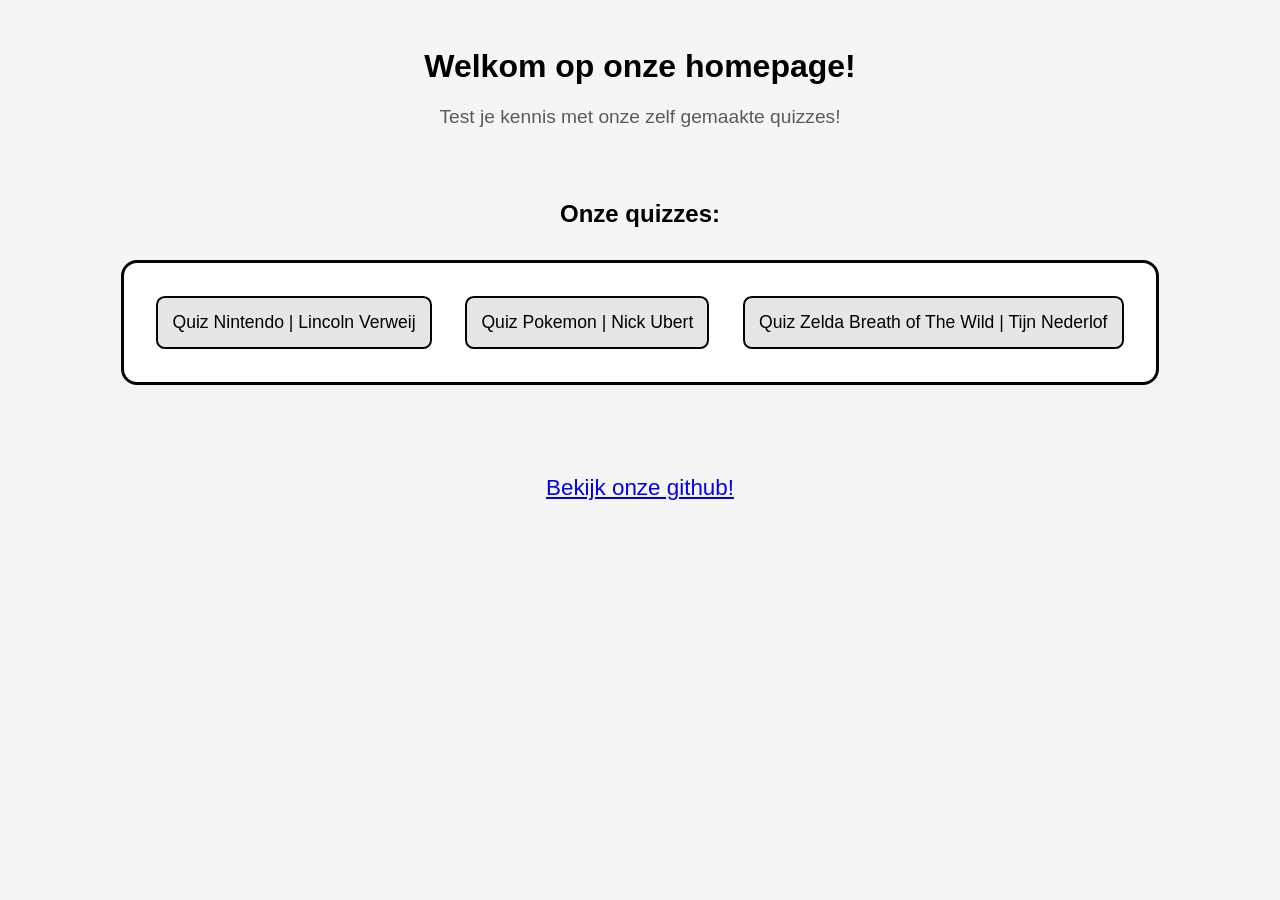
==== index.html @ cca592ed "Fixes/ui aangepast" ====
<!DOCTYPE html>
<html lang="en">
<head>
    <meta charset="UTF-8">
    <meta name="viewport" content="width=device-width, initial-scale=1.0">
    <link rel="stylesheet" href="/css/style.css">
    <title>Homepage</title>
</head>
<body>
    <div class="intro">
        <h1 class="title">Welkom op onze homepage!</h1>
        <p>Test je kennis met onze zelf gemaakte quizzes!</p>
    </div>

    <h2 class="quiz-title">Onze quizzes:</h2>

    <div class="quiz-buttons">
        <button class="quiz-L">Quiz Nintendo | Lincoln Verweij</button>
        <button class="quiz-N">Quiz Pokemon | Nick Ubert</button> 
        <button class="quiz-T">Quiz Zelda Breath of The Wild | Tijn Nederlof</button> 
    </div>

    <div class="github-container">
        <a target="_blank" href="https://github.com/lincolnVerweij/quiz-lincoln-nick">Bekijk onze github!</a>
    </div>

    <script src="/script.js"></script>
</body>
</html>
---- css/style.css ----
body {
    font-family: Arial, "Helvetica Neue", Helvetica, sans-serif;
    background-color: rgb(245, 245, 245);
}

p {
    text-align: center;
    font-size: 1.2em;
    color: rgb(90, 90, 90);
}

.title {
    margin-top: 1.5em;
    text-align: center;
    font-size: 2em;
}

.quiz-title {
    text-align: center;
    margin-top: 3em;
}

.quiz-buttons {
    margin: 2em auto;
    padding: 1.5em;
    width: fit-content; 
    
    display: flex;
    flex-direction: row;
    align-items: center; 
    gap: 1em; 

    border: 0.2em solid rgb(4, 4, 4);
    border-radius: 1em;
    background-color: white;
}

.quiz-buttons button {
    margin: 0.5em;
    padding: 0.8em;
    font-size: 1.1em;
    border-radius: 0.5em;
    border: 0.15em solid rgb(4, 4, 4);
    background-color: rgb(230, 230, 230);
}
  
.quiz-buttons button:hover {
    padding: 0.9em;
    cursor: pointer;
    background-color: rgb(210, 210, 210);
}

.github {
    width: 3em;
    height: 3em;

    border-style: solid;
    border-width: 0.2em;
    border-color: gray;
    border-radius: 1em;
}

.github-container {
    font-size: 1.4em;
    text-align: center;
    margin-top: 4em;
}

.quiz-L {
    margin: 0.5em;
    padding: 0.5em;
    font-size: 1.3em;
}

.quiz-N {
    margin: 0.5em;
    padding: 0.5em;
    font-size: 1.3em;
}

.quiz-T {
    margin: 0.5em;
    padding: 0.5em;
    font-size: 1.3em;
}

.quiz-T:hover, .quiz-N:hover, .quiz-L:hover {
    padding: 0.6em;
    cursor: pointer;    
}
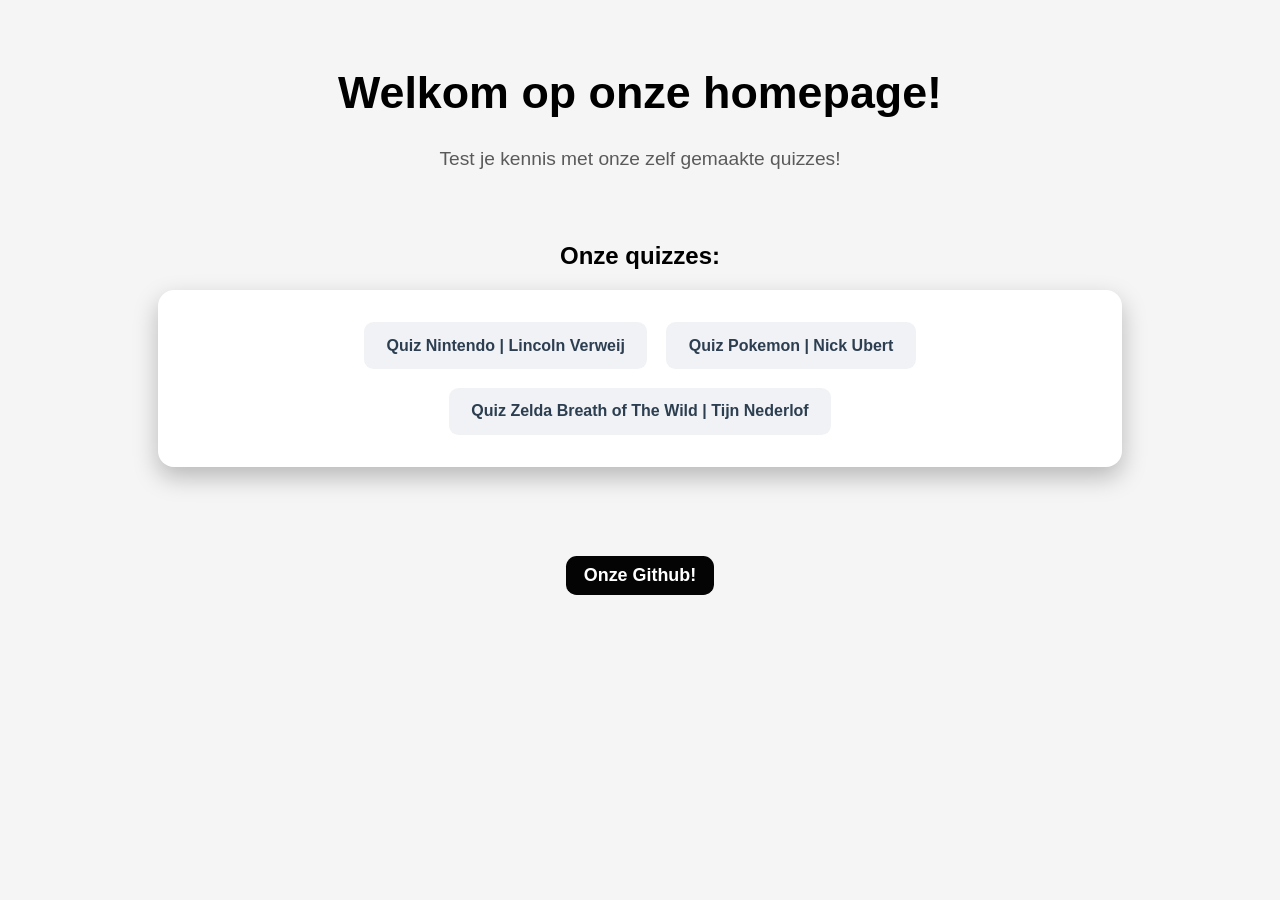
==== commit 9d97b1d9: "Quiz logica afgerond en homepage UI renewed" ====
--- a/index.html
+++ b/index.html
@@ -1,5 +1,5 @@
 <!DOCTYPE html>
-<html lang="en">
+<html lang="nl">
 <head>
     <meta charset="UTF-8">
     <meta name="viewport" content="width=device-width, initial-scale=1.0">
@@ -21,7 +21,7 @@
     </div>
 
     <div class="github-container">
-        <a target="_blank" href="https://github.com/lincolnVerweij/quiz-lincoln-nick">Bekijk onze github!</a>
+        <button class="github">Onze Github!</button>
     </div>
 
     <script src="/script.js"></script>
--- a/css/style.css
+++ b/css/style.css
@@ -12,7 +12,7 @@
 .title {
     margin-top: 1.5em;
     text-align: center;
-    font-size: 2em;
+    font-size: 2.8em;
 }
 
 .quiz-title {
@@ -21,70 +21,68 @@
 }
 
 .quiz-buttons {
-    margin: 2em auto;
-    padding: 1.5em;
-    width: fit-content; 
-    
     display: flex;
-    flex-direction: row;
-    align-items: center; 
-    gap: 1em; 
-
-    border: 0.2em solid rgb(4, 4, 4);
+    flex-wrap: wrap;
+    justify-content: center;
+    gap: 1.2em;
+    background-color: #ffffff;
+    padding: 2em;
     border-radius: 1em;
-    background-color: white;
+    box-shadow: 0 10px 25px rgba(0, 0, 0, 0.25);
+    max-width: 900px;
+    width: 100%;
+    margin: 0 auto;
 }
 
 .quiz-buttons button {
-    margin: 0.5em;
-    padding: 0.8em;
-    font-size: 1.1em;
-    border-radius: 0.5em;
-    border: 0.15em solid rgb(4, 4, 4);
-    background-color: rgb(230, 230, 230);
+    padding: 0.9em 1.4em;
+    font-size: 1em;
+    font-weight: 600;
+    border: none;
+    border-radius: 0.6em;
+    background-color: #f0f2f5;
+    color: #2c3e50;
+    cursor: pointer;
 }
-  
+
 .quiz-buttons button:hover {
-    padding: 0.9em;
-    cursor: pointer;
-    background-color: rgb(210, 210, 210);
+    transform: translateY(-3px);
+    box-shadow: 0 5px 15px rgba(0, 0, 0, 0.25);
+}
+
+.quiz-L:hover {
+    background-color: #e60012;
+    color: #ffffff;
+}
+
+.quiz-N:hover {
+    background-color: #ffcb05;
+    color: #ffffff;
+}
+
+.quiz-T:hover {
+    background-color: #00a0b0;
+    color: #ffffff;
 }
 
 .github {
-    width: 3em;
-    height: 3em;
+    padding: 0.5em 1em;
+    font-size: 0.8em;
+    font-weight: 600;
+    border: none;
+    border-radius: 0.6em;
+    background-color: #040404;
+    color: white;
+    cursor: pointer;
+}
 
-    border-style: solid;
-    border-width: 0.2em;
-    border-color: gray;
-    border-radius: 1em;
+.github:hover {
+    transform: translateY(-3px);
+    box-shadow: 0 5px 15px rgba(0, 0, 0, 0.25);
 }
 
 .github-container {
     font-size: 1.4em;
     text-align: center;
     margin-top: 4em;
-}
-
-.quiz-L {
-    margin: 0.5em;
-    padding: 0.5em;
-    font-size: 1.3em;
-}
-
-.quiz-N {
-    margin: 0.5em;
-    padding: 0.5em;
-    font-size: 1.3em;
-}
-
-.quiz-T {
-    margin: 0.5em;
-    padding: 0.5em;
-    font-size: 1.3em;
-}
-
-.quiz-T:hover, .quiz-N:hover, .quiz-L:hover {
-    padding: 0.6em;
-    cursor: pointer;    
 }
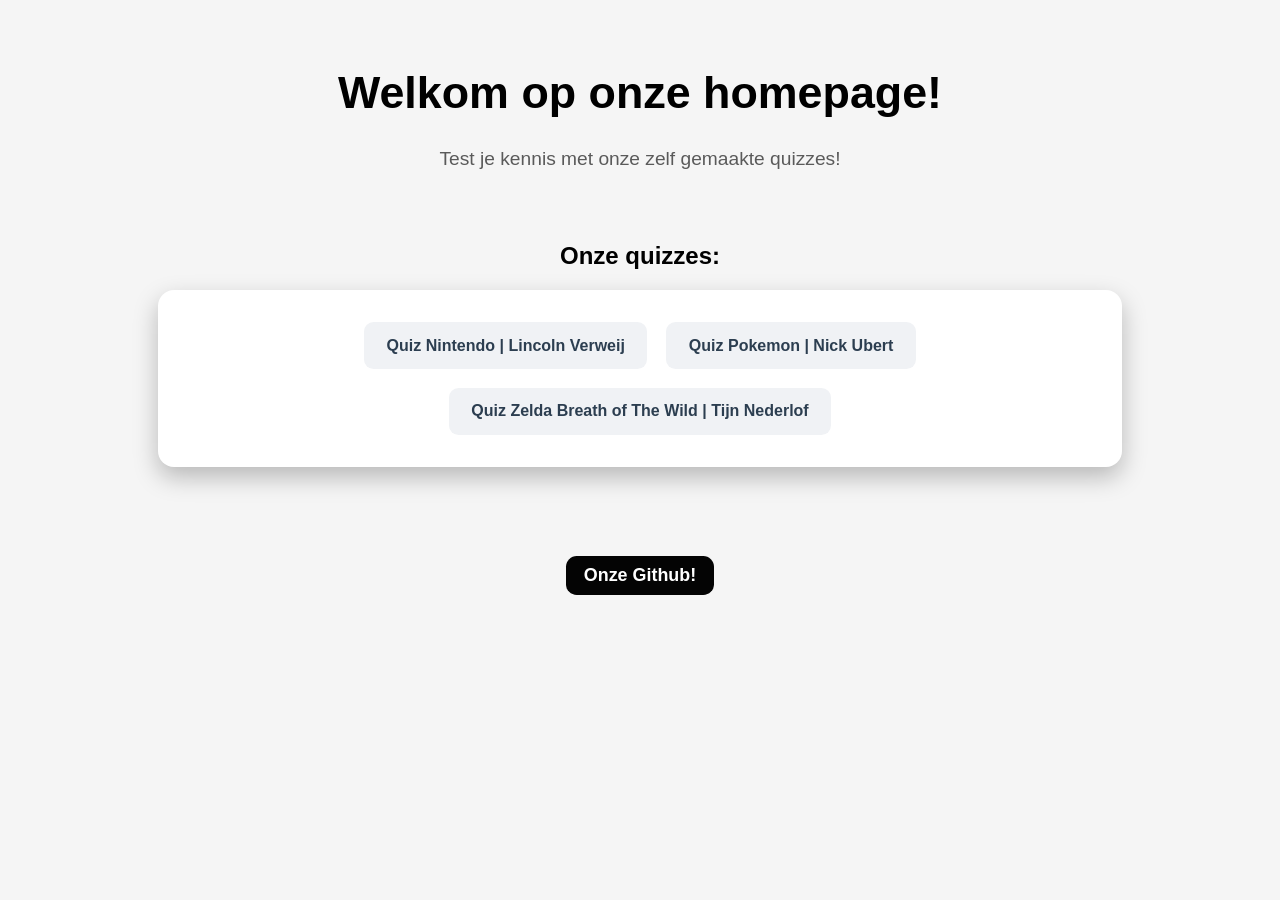
==== commit ce055ea7: "Easter eggs en logica" ====
--- a/index.html
+++ b/index.html
@@ -8,7 +8,9 @@
 </head>
 <body>
     <div class="intro">
-        <h1 class="title">Welkom op onze homepage!</h1>
+        <h1 class="title"> 
+            <span class="welkomTxt">Welkom</span> op onze homepage!
+        </h1>
         <p>Test je kennis met onze zelf gemaakte quizzes!</p>
     </div>
 
--- a/css/style.css
+++ b/css/style.css
@@ -7,6 +7,21 @@
     text-align: center;
     font-size: 1.2em;
     color: rgb(90, 90, 90);
+}
+
+.welkomTxt {
+    margin-top: 1.2em;
+    text-align: center;
+    font-size: 1em;
+
+    cursor: default;
+
+    transition: all 0.2s ease;
+}
+
+.welkomTxt:hover {
+    color: rgb(234, 150, 6);
+    font-size: 1.1em;
 }
 
 .title {
@@ -43,25 +58,26 @@
     background-color: #f0f2f5;
     color: #2c3e50;
     cursor: pointer;
+    transition: all 0.35s ease;
 }
 
 .quiz-buttons button:hover {
-    transform: translateY(-3px);
+    transform: translateY(-2px);
     box-shadow: 0 5px 15px rgba(0, 0, 0, 0.25);
 }
 
 .quiz-L:hover {
-    background-color: #e60012;
+    background-color: #4f9dbf;
     color: #ffffff;
 }
 
 .quiz-N:hover {
-    background-color: #ffcb05;
+    background-color: #ffb405;
     color: #ffffff;
 }
 
 .quiz-T:hover {
-    background-color: #00a0b0;
+    background-color: #6100b0;
     color: #ffffff;
 }
 
@@ -74,11 +90,13 @@
     background-color: #040404;
     color: white;
     cursor: pointer;
+    transition: all 0.35s ease;
 }
 
 .github:hover {
+    box-shadow: 0 5px 15px rgba(0, 0, 0, 0.25);
+    text-decoration: underline;
     transform: translateY(-3px);
-    box-shadow: 0 5px 15px rgba(0, 0, 0, 0.25);
 }
 
 .github-container {
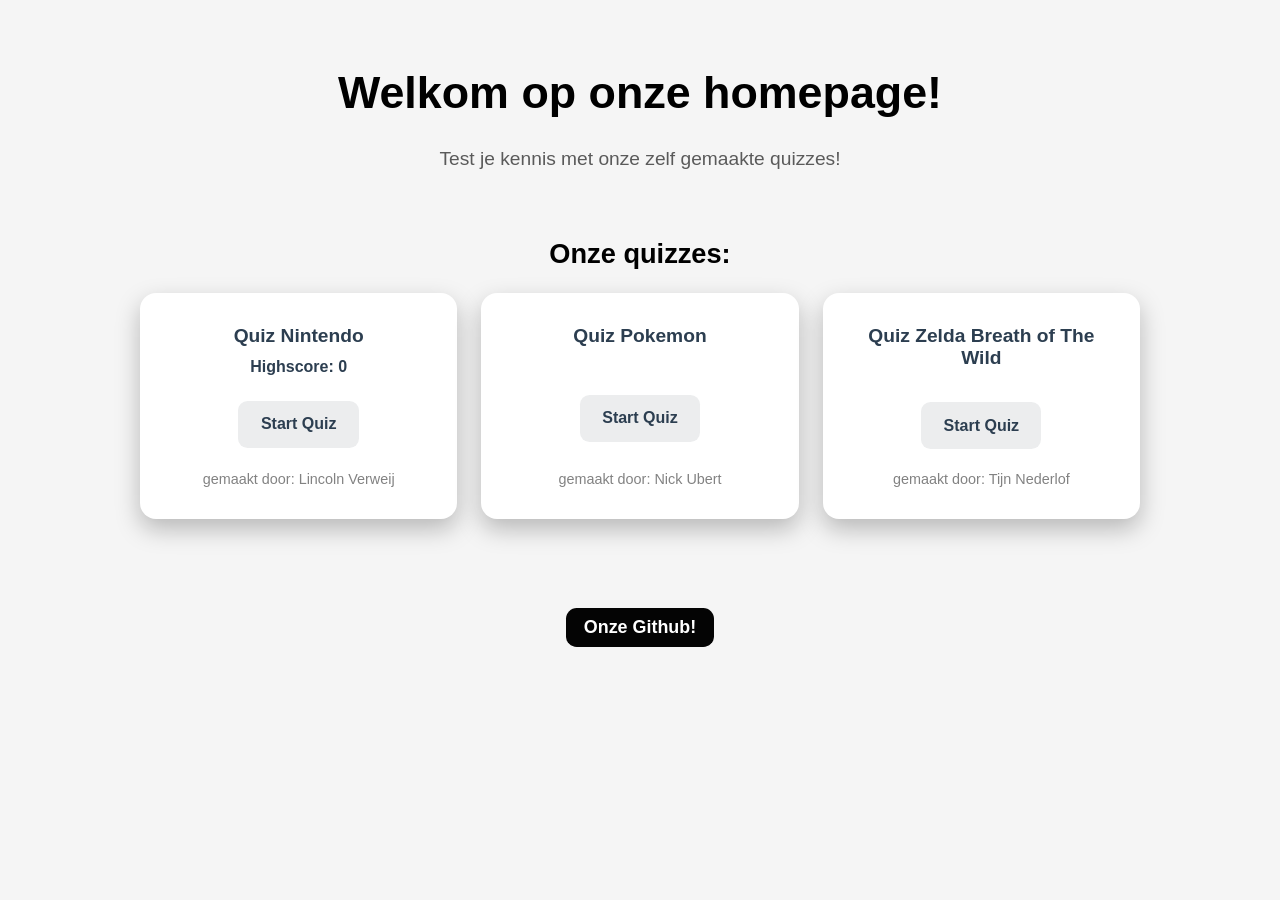
==== commit b2e0122a: "style: Homepage structuur veranderd" ====
--- a/index.html
+++ b/index.html
@@ -16,10 +16,27 @@
 
     <h2 class="quiz-title">Onze quizzes:</h2>
 
-    <div class="quiz-buttons">
-        <button class="quiz-L">Quiz Nintendo | Lincoln Verweij</button>
-        <button class="quiz-N">Quiz Pokemon | Nick Ubert</button> 
-        <button class="quiz-T">Quiz Zelda Breath of The Wild | Tijn Nederlof</button> 
+    <div class="quiz-cards-container">
+        <div class="quiz-card">
+            <h3 class="card-title">Quiz Nintendo</h3>
+            <p id="lincolnHighScore" class="card-highscore">Highscore: 0</p>
+            <button class="quiz-L">Start Quiz</button>
+            <p class="quiz-author">gemaakt door: Lincoln Verweij</p>
+        </div>
+        
+        <div class="quiz-card">
+            <h3 class="card-title">Quiz Pokemon</h3>
+            <p class="card-highscore"></p>
+            <button class="quiz-N">Start Quiz</button>
+            <p class="quiz-author">gemaakt door: Nick Ubert</p>
+        </div> 
+        
+        <div class="quiz-card">
+            <h3 class="card-title">Quiz Zelda Breath of The Wild</h3>
+            <p class="card-highscore"></p>
+            <button class="quiz-T">Start Quiz</button>
+            <p class="quiz-author">gemaakt door: Tijn Nederlof</p>
+        </div> 
     </div>
 
     <div class="github-container">
--- a/css/style.css
+++ b/css/style.css
@@ -13,56 +13,85 @@
     margin-top: 1.2em;
     text-align: center;
     font-size: 1em;
-
     cursor: default;
-
     transition: all 0.2s ease;
 }
 
 .welkomTxt:hover {
     color: rgb(234, 150, 6);
-    font-size: 1.1em;
 }
 
 .title {
     margin-top: 1.5em;
     text-align: center;
     font-size: 2.8em;
+    cursor:text;
 }
 
 .quiz-title {
+    font-size: 1.7em;
     text-align: center;
-    margin-top: 3em;
+    margin-top: 2.5em;
 }
 
-.quiz-buttons {
+.quiz-cards-container {
     display: flex;
-    flex-wrap: wrap;
     justify-content: center;
-    gap: 1.2em;
+    gap: 1.5em;
+    max-width: 1000px;
+    width: 100%;
+    margin: 0 auto;
+    padding: 0 1em;
+}
+
+.quiz-card {
+    flex: 1;
     background-color: #ffffff;
-    padding: 2em;
     border-radius: 1em;
     box-shadow: 0 10px 25px rgba(0, 0, 0, 0.25);
-    max-width: 900px;
-    width: 100%;
-    margin: 0 auto;
+    padding: 2em 1.5em;
+    display: flex;
+    flex-direction: column;
+    justify-content: space-between;
+    align-items: center;
+    text-align: center;
+    transition: all 0.35s ease;
 }
 
-.quiz-buttons button {
+.quiz-card:hover {
+    transform: translateY(-3.5px);
+    box-shadow: 0 15px 30px rgba(0, 0, 0, 0.3);
+}
+
+.card-title {
+    font-size: 1.2em;
+    color: #2c3e50;
+    margin-top: 0;
+    margin-bottom: 0.5em;
+}
+
+.card-highscore {
+    font-size: 1em;
+    color: #2c3e50;
+    font-weight: bold;
+    margin-top: 0;
+    margin-bottom: 1.5em;
+}
+
+.quiz-card button {
     padding: 0.9em 1.4em;
     font-size: 1em;
     font-weight: 600;
     border: none;
     border-radius: 0.6em;
-    background-color: #f0f2f5;
+    background-color: #ecedee;
     color: #2c3e50;
     cursor: pointer;
     transition: all 0.35s ease;
 }
 
-.quiz-buttons button:hover {
-    transform: translateY(-2px);
+.quiz-card button:hover {
+    transform: translateY(-5px);
     box-shadow: 0 5px 15px rgba(0, 0, 0, 0.25);
 }
 
@@ -79,6 +108,13 @@
 .quiz-T:hover {
     background-color: #6100b0;
     color: #ffffff;
+}
+
+.quiz-author {
+    font-size: 0.9em;
+    color: rgb(130, 130, 130);
+    margin-bottom: 0;
+    margin-top: 1.5em;
 }
 
 .github {
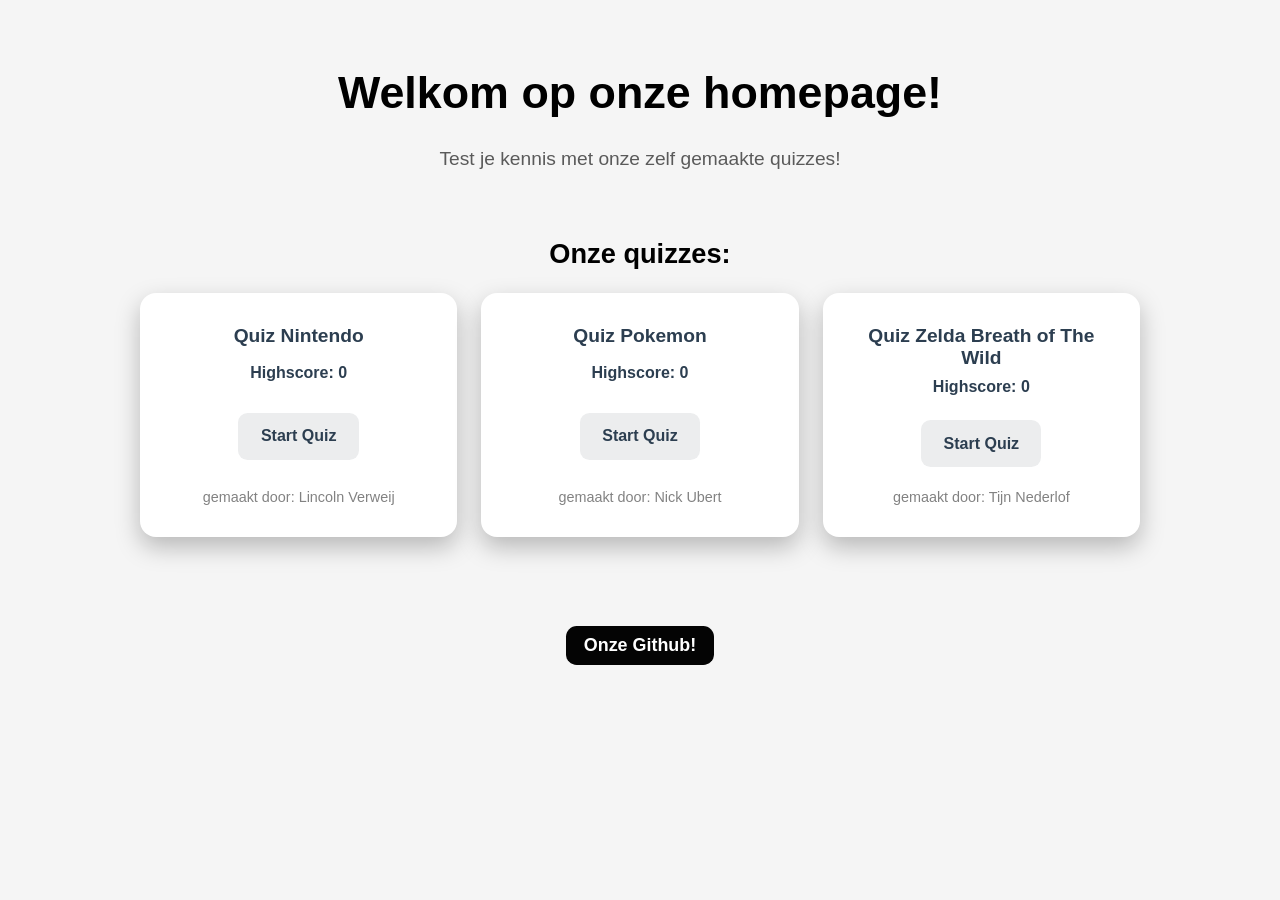
==== commit cfd05e56: "style: Highscore added to all cards" ====
--- a/index.html
+++ b/index.html
@@ -26,14 +26,14 @@
         
         <div class="quiz-card">
             <h3 class="card-title">Quiz Pokemon</h3>
-            <p class="card-highscore"></p>
+            <p id="nickHighScore" class="card-highscore">Highscore: 0</p>
             <button class="quiz-N">Start Quiz</button>
             <p class="quiz-author">gemaakt door: Nick Ubert</p>
         </div> 
         
         <div class="quiz-card">
             <h3 class="card-title">Quiz Zelda Breath of The Wild</h3>
-            <p class="card-highscore"></p>
+            <p id="tijnHighScore" class="card-highscore">Highscore: 0</p>
             <button class="quiz-T">Start Quiz</button>
             <p class="quiz-author">gemaakt door: Tijn Nederlof</p>
         </div> 
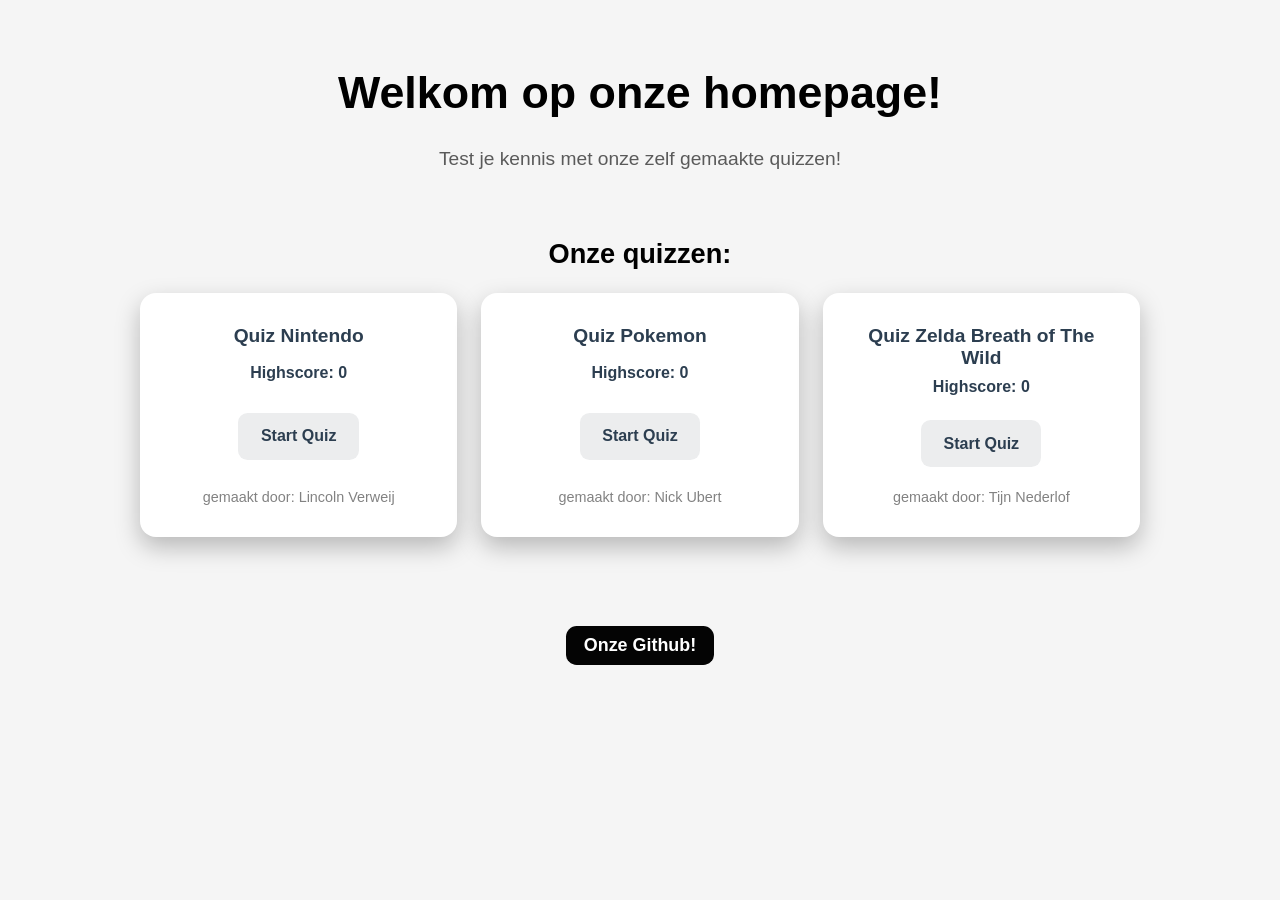
==== commit 91ea6af0: "Quiz zo goed als klaar" ====
--- a/index.html
+++ b/index.html
@@ -11,10 +11,10 @@
         <h1 class="title"> 
             <span class="welkomTxt">Welkom</span> op onze homepage!
         </h1>
-        <p>Test je kennis met onze zelf gemaakte quizzes!</p>
+        <p>Test je kennis met onze zelf gemaakte quizzen!</p>
     </div>
 
-    <h2 class="quiz-title">Onze quizzes:</h2>
+    <h2 class="quiz-title">Onze quizzen:</h2>
 
     <div class="quiz-cards-container">
         <div class="quiz-card">
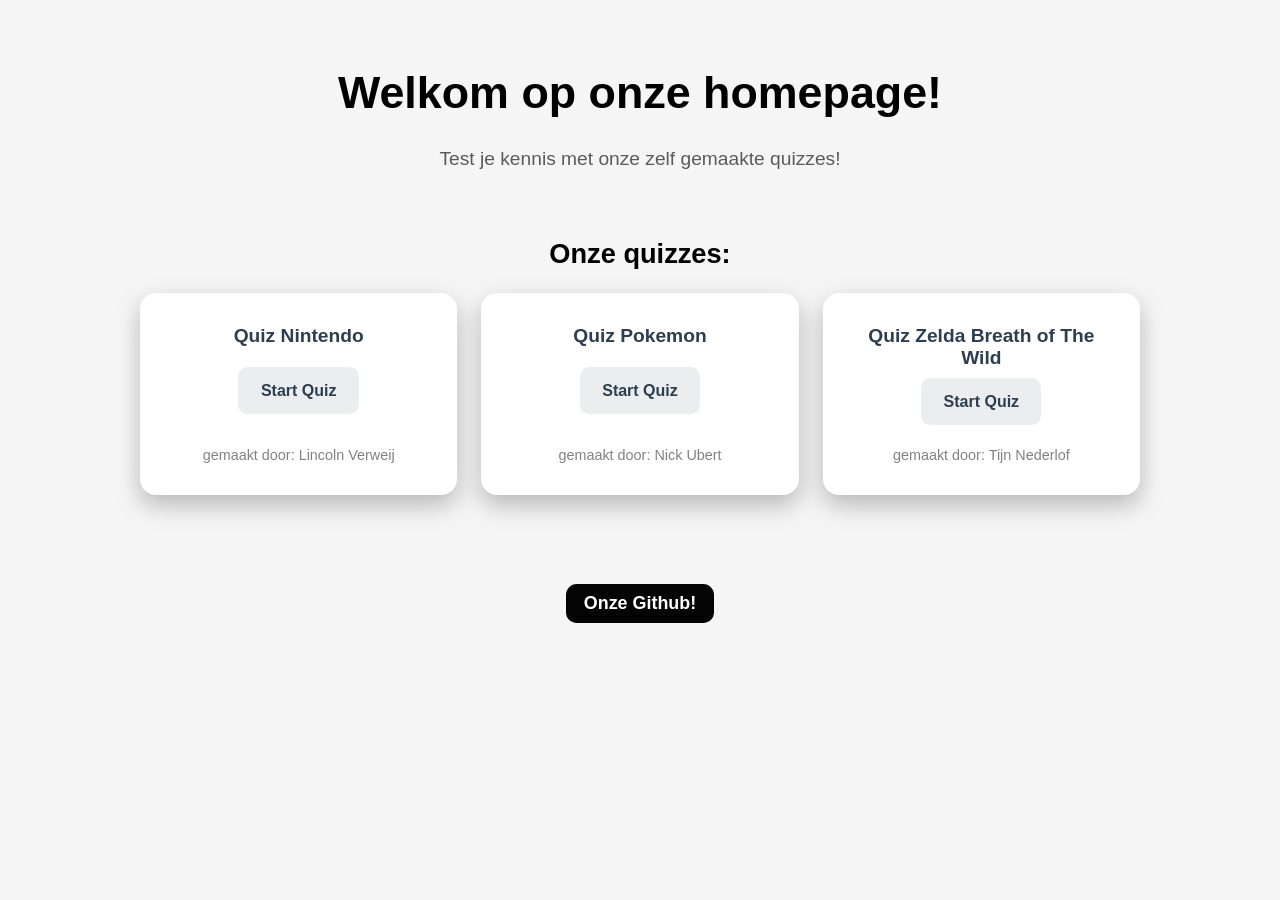
==== commit f543cc97: "fix: Highscore removed" ====
--- a/index.html
+++ b/index.html
@@ -11,29 +11,29 @@
         <h1 class="title"> 
             <span class="welkomTxt">Welkom</span> op onze homepage!
         </h1>
-        <p>Test je kennis met onze zelf gemaakte quizzen!</p>
+        <p>Test je kennis met onze zelf gemaakte quizzes!</p>
     </div>
 
-    <h2 class="quiz-title">Onze quizzen:</h2>
+    <h2 class="quiz-title">Onze quizzes:</h2>
 
     <div class="quiz-cards-container">
         <div class="quiz-card">
             <h3 class="card-title">Quiz Nintendo</h3>
-            <p id="lincolnHighScore" class="card-highscore">Highscore: 0</p>
+            <!--<p id="lincolnHighScore" class="card-highscore">Highscore: 0</p> -->
             <button class="quiz-L">Start Quiz</button>
             <p class="quiz-author">gemaakt door: Lincoln Verweij</p>
         </div>
         
         <div class="quiz-card">
             <h3 class="card-title">Quiz Pokemon</h3>
-            <p id="nickHighScore" class="card-highscore">Highscore: 0</p>
+            <!--<p id="nickHighScore" class="card-highscore">Highscore: 0</p>-->
             <button class="quiz-N">Start Quiz</button>
             <p class="quiz-author">gemaakt door: Nick Ubert</p>
         </div> 
         
         <div class="quiz-card">
             <h3 class="card-title">Quiz Zelda Breath of The Wild</h3>
-            <p id="tijnHighScore" class="card-highscore">Highscore: 0</p>
+            <!--<p id="tijnHighScore" class="card-highscore">Highscore: 0</p> -->
             <button class="quiz-T">Start Quiz</button>
             <p class="quiz-author">gemaakt door: Tijn Nederlof</p>
         </div> 
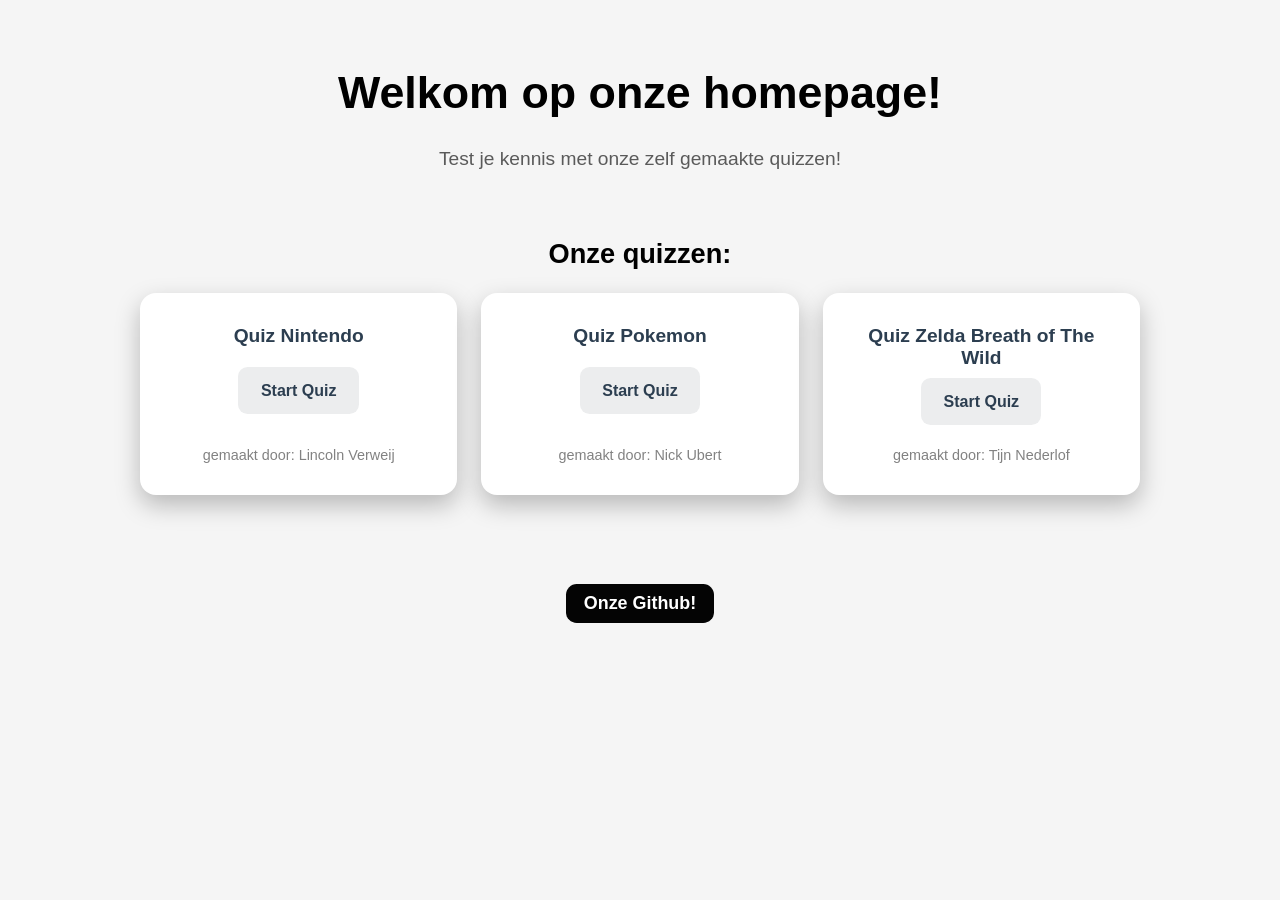
==== commit b8472280: "Merge branch 'main' of https://github.com/lincolnVerweij/quiz-lincoln-nick" ====
--- a/index.html
+++ b/index.html
@@ -11,10 +11,10 @@
         <h1 class="title"> 
             <span class="welkomTxt">Welkom</span> op onze homepage!
         </h1>
-        <p>Test je kennis met onze zelf gemaakte quizzes!</p>
+        <p>Test je kennis met onze zelf gemaakte quizzen!</p>
     </div>
 
-    <h2 class="quiz-title">Onze quizzes:</h2>
+    <h2 class="quiz-title">Onze quizzen:</h2>
 
     <div class="quiz-cards-container">
         <div class="quiz-card">
